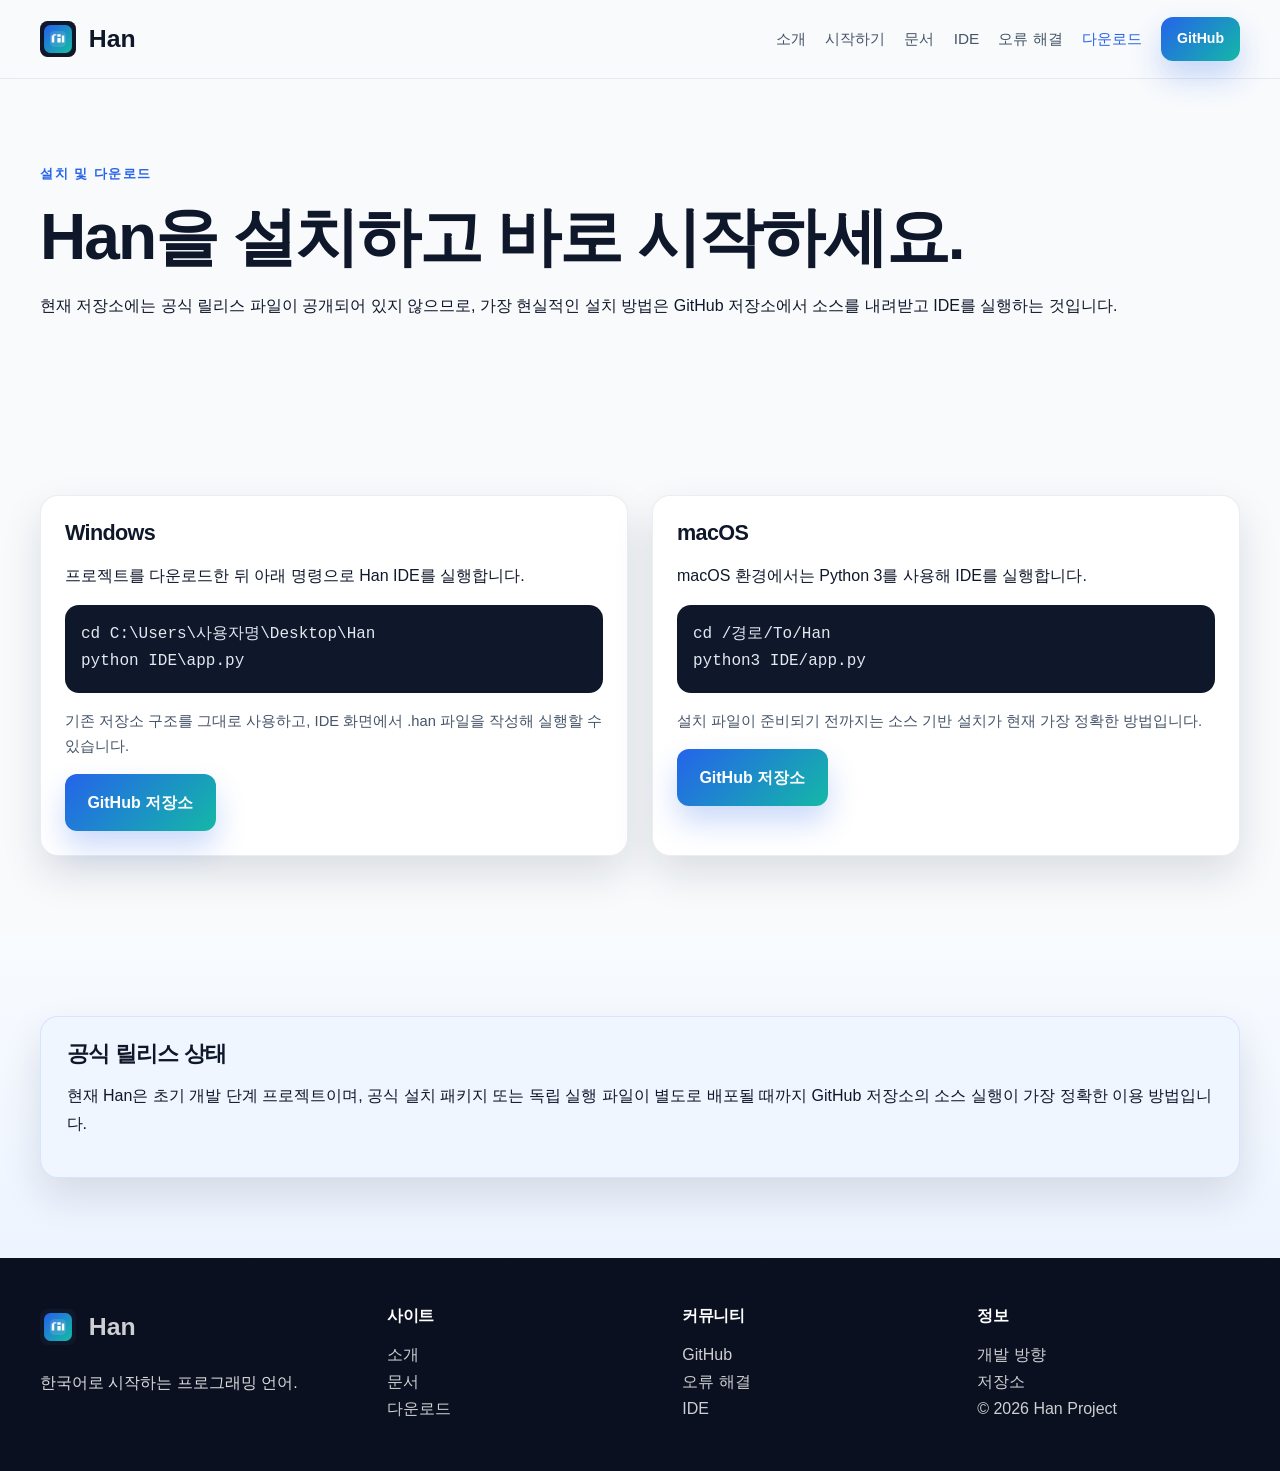
==== download.html @ 8832b9f7 "Add files via upload" ====
<!DOCTYPE html>
<html lang="ko">
  <head>
    <meta charset="UTF-8" />
    <meta name="viewport" content="width=device-width, initial-scale=1.0" />
    <title>다운로드 | Han</title>
    <link rel="stylesheet" href="css/style.css" />
  </head>
  <body>
    <header class="site-header">
      <div class="container nav-wrap">
        <a href="index.html" class="brand" aria-label="Han 홈으로 이동">
          <img src="assets/han-logo.svg" alt="Han 로고" class="brand-logo" />
          <span>Han</span>
        </a>
        <button class="nav-toggle" aria-label="메뉴 열기" aria-expanded="false">
          <span></span><span></span><span></span>
        </button>
        <nav class="main-nav" aria-label="메인 메뉴">
          <a href="about.html">소개</a>
          <a href="getting-started.html">시작하기</a>
          <a href="docs.html">문서</a>
          <a href="ide.html">IDE</a>
          <a href="troubleshooting.html">오류 해결</a>
          <a href="download.html" class="active">다운로드</a>
          <a href="https://github.com/codexora-dev/Han" target="_blank" rel="noreferrer" class="btn btn-primary btn-small">GitHub</a>
        </nav>
      </div>
    </header>

    <main>
      <section class="page-hero section-pad">
        <div class="container narrow">
          <span class="eyebrow">설치 및 다운로드</span>
          <h1>Han을 설치하고 바로 시작하세요.</h1>
          <p>현재 저장소에는 공식 릴리스 파일이 공개되어 있지 않으므로, 가장 현실적인 설치 방법은 GitHub 저장소에서 소스를 내려받고 IDE를 실행하는 것입니다.</p>
        </div>
      </section>

      <section class="section-pad">
        <div class="container install-grid">
          <article class="install-card">
            <h3>Windows</h3>
            <p>프로젝트를 다운로드한 뒤 아래 명령으로 Han IDE를 실행합니다.</p>
            <pre><code>cd C:\Users\사용자명\Desktop\Han
python IDE\app.py</code></pre>
            <p class="small-note">기존 저장소 구조를 그대로 사용하고, IDE 화면에서 .han 파일을 작성해 실행할 수 있습니다.</p>
            <a href="https://github.com/codexora-dev/Han" target="_blank" rel="noreferrer" class="btn btn-primary">GitHub 저장소</a>
          </article>

          <article class="install-card">
            <h3>macOS</h3>
            <p>macOS 환경에서는 Python 3를 사용해 IDE를 실행합니다.</p>
            <pre><code>cd /경로/To/Han
python3 IDE/app.py</code></pre>
            <p class="small-note">설치 파일이 준비되기 전까지는 소스 기반 설치가 현재 가장 정확한 방법입니다.</p>
            <a href="https://github.com/codexora-dev/Han" target="_blank" rel="noreferrer" class="btn btn-primary">GitHub 저장소</a>
          </article>
        </div>
      </section>

      <section class="section-pad section-muted">
        <div class="container narrow">
          <div class="info-box">
            <h3>공식 릴리스 상태</h3>
            <p>현재 Han은 초기 개발 단계 프로젝트이며, 공식 설치 패키지 또는 독립 실행 파일이 별도로 배포될 때까지 GitHub 저장소의 소스 실행이 가장 정확한 이용 방법입니다.</p>
          </div>
        </div>
      </section>
    </main>

    <footer class="site-footer">
      <div class="container footer-grid">
        <div>
          <a href="index.html" class="brand footer-brand" aria-label="Han 메인으로 이동">
            <img src="assets/han-logo.svg" alt="Han 로고" class="brand-logo" />
            <span>Han</span>
          </a>
          <p>한국어로 시작하는 프로그래밍 언어.</p>
        </div>
        <div>
          <h4>사이트</h4>
          <ul>
            <li><a href="about.html">소개</a></li>
            <li><a href="docs.html">문서</a></li>
            <li><a href="download.html">다운로드</a></li>
          </ul>
        </div>
        <div>
          <h4>커뮤니티</h4>
          <ul>
            <li><a href="https://github.com/codexora-dev/Han" target="_blank" rel="noreferrer">GitHub</a></li>
            <li><a href="troubleshooting.html">오류 해결</a></li>
            <li><a href="ide.html">IDE</a></li>
          </ul>
        </div>
        <div>
          <h4>정보</h4>
          <ul>
            <li><a href="about.html">개발 방향</a></li>
            <li><a href="https://github.com/codexora-dev/Han" target="_blank" rel="noreferrer">저장소</a></li>
            <li>© <span id="year"></span> Han Project</li>
          </ul>
        </div>
      </div>
    </footer>

    <script src="js/main.js"></script>
  </body>
</html>
---- css/style.css ----
:root {
  --bg: #0b1020;
  --bg-soft: #131b2b;
  --panel: #0f172a;
  --panel-alt: #111c32;
  --surface: #ffffff;
  --surface-strong: #eff6ff;
  --ink: #0f172a;
  --ink-soft: #475569;
  --line: #dfe7f1;
  --primary: #2563eb;
  --primary-strong: #1d4ed8;
  --accent: #14b8a6;
  --success: #10b981;
  --warning: #f59e0b;
  --shadow: 0 18px 40px rgba(15, 23, 42, 0.12);
  --radius: 18px;
  --container: 1200px;
}

* { box-sizing: border-box; }
html { scroll-behavior: smooth; }
body {
  margin: 0;
  font-family: 'Noto Sans KR', 'Inter', sans-serif;
  background: #f8fafc;
  color: var(--ink);
  line-height: 1.7;
}

a { color: inherit; text-decoration: none; }
img { display: block; max-width: 100%; }
pre {
  margin: 0;
  white-space: pre-wrap;
  word-break: break-word;
  font-family: 'Consolas', 'Monaco', monospace;
}
code { font-family: 'Consolas', 'Monaco', monospace; }

.container {
  width: min(var(--container), calc(100% - 2rem));
  margin: 0 auto;
}
.section-pad { padding: 5rem 0; }
.section-muted {
  background: linear-gradient(180deg, #f8fbff 0%, #edf4ff 100%);
}
.align-center { text-align: center; }
.eyebrow {
  display: inline-block;
  margin-bottom: 0.9rem;
  font-size: 0.8rem;
  font-weight: 800;
  letter-spacing: 0.12em;
  text-transform: uppercase;
  color: var(--primary);
}

h1, h2, h3, h4 {
  margin: 0 0 1rem;
  line-height: 1.2;
  letter-spacing: -0.03em;
}
h1 { font-size: clamp(2.7rem, 5vw, 4.3rem); }
h2 { font-size: clamp(2rem, 3vw, 3rem); }
h3 { font-size: 1.35rem; }
.lead {
  max-width: 62ch;
  font-size: 1.08rem;
  color: var(--ink-soft);
}

.site-header {
  position: sticky;
  top: 0;
  z-index: 30;
  backdrop-filter: blur(12px);
  background: rgba(248, 250, 252, 0.88);
  border-bottom: 1px solid rgba(148, 163, 184, 0.2);
}
.nav-wrap {
  display: flex;
  align-items: center;
  justify-content: space-between;
  min-height: 78px;
}
.brand {
  display: inline-flex;
  align-items: center;
  gap: 0.8rem;
  font-size: 1.55rem;
  font-weight: 800;
}
.brand-logo { width: 36px; height: 36px; }
.main-nav {
  display: flex;
  align-items: center;
  gap: 1.2rem;
  color: var(--ink-soft);
  font-size: 0.96rem;
}
.main-nav a { transition: color 0.2s ease; }
.main-nav a:hover,
.main-nav a.active { color: var(--primary); }

.nav-toggle {
  display: none;
  width: 46px;
  height: 46px;
  border: 1px solid var(--line);
  border-radius: 12px;
  background: white;
  padding: 0.72rem 0.7rem;
  cursor: pointer;
}
.nav-toggle span {
  display: block;
  height: 2px;
  background: #111827;
  border-radius: 999px;
}
.nav-toggle span + span { margin-top: 0.35rem; }

.btn {
  display: inline-flex;
  align-items: center;
  justify-content: center;
  border-radius: 12px;
  font-weight: 700;
  transition: transform 0.2s ease, box-shadow 0.2s ease;
}
.btn:hover { transform: translateY(-1px); }
.btn-primary {
  background: linear-gradient(135deg, var(--primary) 0%, var(--accent) 100%);
  color: white;
  box-shadow: 0 16px 30px rgba(37, 99, 235, 0.24);
  padding: 0.92rem 1.4rem;
}
.btn-secondary {
  background: white;
  color: var(--ink);
  border: 1px solid var(--line);
  padding: 0.92rem 1.4rem;
}
.btn-small {
  padding: 0.62rem 1rem;
  font-size: 0.88rem;
}

.hero {
  background:
    radial-gradient(circle at top left, rgba(37, 99, 235, 0.18), transparent 28%),
    linear-gradient(180deg, #f8fbff 0%, #f5f7fb 100%);
}
.hero-grid {
  display: grid;
  grid-template-columns: 1.15fr 0.85fr;
  align-items: center;
  gap: 2rem;
}
.hero-copy { max-width: 650px; }
.cta-row {
  display: flex;
  flex-wrap: wrap;
  gap: 0.8rem;
  margin: 2rem 0;
}
.hero-meta {
  display: flex;
  flex-wrap: wrap;
  gap: 0.7rem;
}
.hero-meta span {
  display: inline-flex;
  padding: 0.5rem 0.8rem;
  border-radius: 999px;
  background: rgba(37, 99, 235, 0.08);
  border: 1px solid rgba(37, 99, 235, 0.1);
  color: var(--ink-soft);
  font-weight: 600;
}

.terminal-panel,
.card,
.step-card,
.install-card,
.doc-box,
.mini-panel,
.info-box {
  background: var(--surface);
  border: 1px solid rgba(148, 163, 184, 0.2);
  border-radius: var(--radius);
  box-shadow: var(--shadow);
}
.terminal-panel {
  overflow: hidden;
  background: #0f172a;
  border-color: rgba(148, 163, 184, 0.2);
}
.terminal-header {
  display: flex;
  align-items: center;
  gap: 0.5rem;
  padding: 0.9rem 1rem;
  background: #1e293b;
  border-bottom: 1px solid rgba(148, 163, 184, 0.18);
}
.terminal-label {
  margin-left: 0.5rem;
  font-size: 0.78rem;
  color: #cbd5e1;
  font-weight: 700;
}
.dot {
  width: 10px; height: 10px;
  border-radius: 50%;
  display: inline-block;
}
.dot.red { background: #f87171; }
.dot.yellow { background: #fbbf24; }
.dot.green { background: #34d399; }
.terminal-panel pre {
  padding: 1.5rem 1.2rem;
  color: #e2e8f0;
  background: transparent;
  font-size: 0.95rem;
}

.feature-grid,
.steps-grid,
.install-grid,
.docs-grid {
  display: grid;
  grid-template-columns: repeat(3, minmax(0, 1fr));
  gap: 1.5rem;
}
.card,
.step-card,
.install-card,
.doc-box {
  padding: 1.5rem;
}
.card .icon {
  display: inline-grid;
  place-items: center;
  width: 52px;
  height: 52px;
  margin-bottom: 1rem;
  border-radius: 14px;
  font-weight: 800;
  color: var(--primary);
  background: linear-gradient(135deg, rgba(37, 99, 235, 0.12), rgba(20, 184, 166, 0.12));
}
.text-link {
  display: inline-block;
  margin-top: 0.8rem;
  font-weight: 700;
  color: var(--primary);
}

.split-layout,
.two-column {
  display: grid;
  grid-template-columns: 1fr 1fr;
  gap: 2rem;
  align-items: start;
}
.check-list {
  list-style: none;
  padding-left: 0;
}
.check-list li {
  position: relative;
  padding-left: 1.8rem;
  margin-bottom: 0.9rem;
}
.check-list li::before {
  content: '✓';
  position: absolute;
  left: 0;
  color: var(--success);
  font-weight: 800;
}
.mini-panel {
  padding: 1.5rem;
}
.mini-panel pre {
  padding: 1.2rem;
  border-radius: 14px;
  background: #0f172a;
  color: #e2e8f0;
}

.step-number {
  display: inline-flex;
  align-items: center;
  justify-content: center;
  width: 2.2rem;
  height: 2.2rem;
  margin-bottom: 1rem;
  border-radius: 50%;
  background: rgba(37, 99, 235, 0.08);
  color: var(--primary);
  font-weight: 800;
}

.install-grid {
  grid-template-columns: repeat(2, minmax(0, 1fr));
}
.install-card pre {
  margin-top: 1rem;
  padding: 1rem 1rem 1.1rem;
  border-radius: 14px;
  background: #0f172a;
  color: #e2e8f0;
}
.small-note {
  margin-top: 1rem;
  font-size: 0.92rem;
  color: var(--ink-soft);
}

.docs-grid {
  grid-template-columns: repeat(4, minmax(0, 1fr));
}
.doc-box {
  background: white;
}

.info-box {
  padding: 1.5rem 1.6rem;
  background: #eff6ff;
  border-color: rgba(37, 99, 235, 0.12);
}

.site-footer {
  background: var(--bg);
  color: rgba(255,255,255,0.85);
  padding: 3rem 0 2rem;
}
.footer-grid {
  display: grid;
  grid-template-columns: 1.2fr 1fr 1fr 1fr;
  gap: 2rem;
}
.footer-grid h4 { color: white; }
.footer-grid ul {
  list-style: none;
  padding-left: 0;
}
.footer-grid a,
.footer-grid li { color: rgba(255,255,255,0.8); }
.footer-brand { color: white; }

@media (max-width: 960px) {
  .hero-grid,
  .split-layout,
  .feature-grid,
  .steps-grid,
  .install-grid,
  .docs-grid,
  .footer-grid {
    grid-template-columns: 1fr;
  }

  .main-nav {
    position: absolute;
    top: 78px;
    left: 1rem;
    right: 1rem;
    display: none;
    flex-direction: column;
    align-items: flex-start;
    padding: 1rem;
    background: rgba(255,255,255,0.96);
    border: 1px solid var(--line);
    border-radius: 16px;
    box-shadow: var(--shadow);
  }
  .main-nav.open { display: flex; }
  .nav-toggle { display: inline-block; }
}

@media (max-width: 620px) {
  .section-pad { padding: 4rem 0; }
  .cta-row { flex-direction: column; }
  .btn, .btn-primary, .btn-secondary { width: 100%; }
}
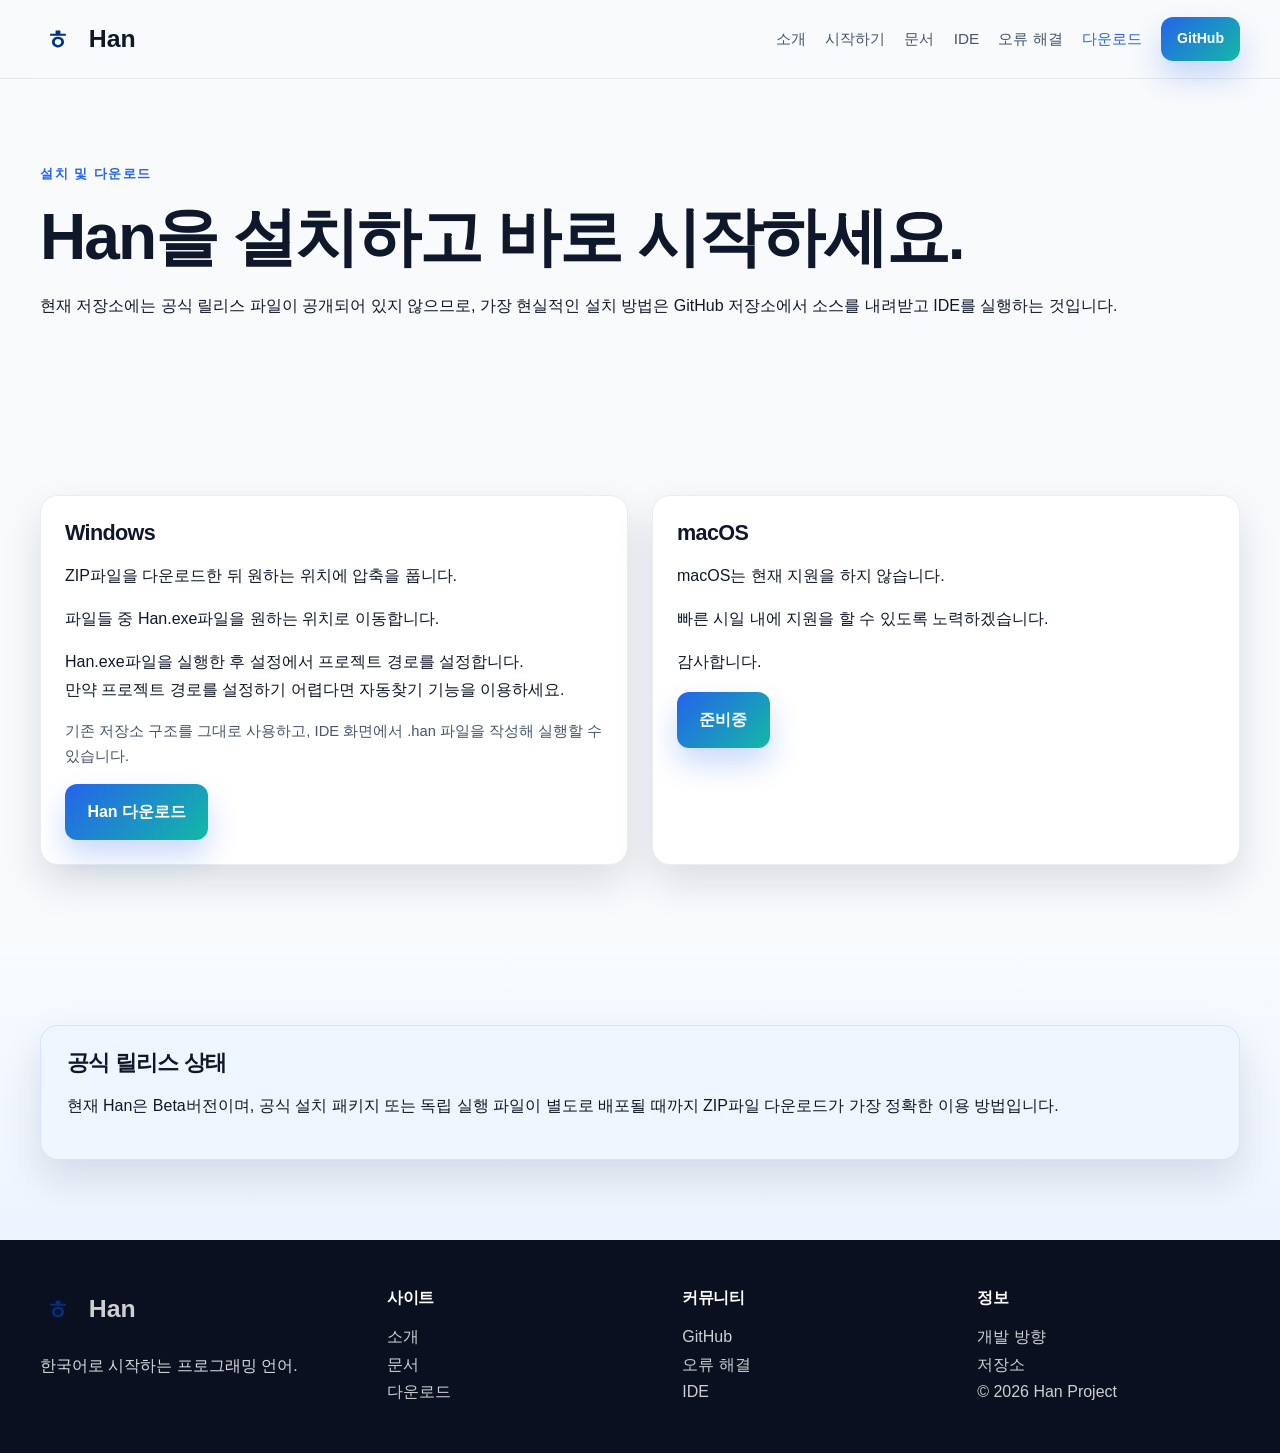
==== commit 234784fb: "다운로드 안내 문구 수정" ====
--- a/download.html
+++ b/download.html
@@ -41,20 +41,19 @@
         <div class="container install-grid">
           <article class="install-card">
             <h3>Windows</h3>
-            <p>프로젝트를 다운로드한 뒤 아래 명령으로 Han IDE를 실행합니다.</p>
-            <pre><code>cd C:\Users\사용자명\Desktop\Han
-python IDE\app.py</code></pre>
+            <p>ZIP파일을 다운로드한 뒤 원하는 위치에 압축을 풉니다.</p>
+            <P>파일들 중 Han.exe파일을 원하는 위치로 이동합니다.</P>
+            <p>Han.exe파일을 실행한 후 설정에서 프로젝트 경로를 설정합니다.<br>만약 프로젝트 경로를 설정하기 어렵다면 자동찾기 기능을 이용하세요.</p>
             <p class="small-note">기존 저장소 구조를 그대로 사용하고, IDE 화면에서 .han 파일을 작성해 실행할 수 있습니다.</p>
-            <a href="https://github.com/codexora-dev/Han" target="_blank" rel="noreferrer" class="btn btn-primary">GitHub 저장소</a>
+            <a href="https://github.com/codexora-dev/Han" target="_blank" rel="noreferrer" class="btn btn-primary">Han 다운로드</a>
           </article>
 
           <article class="install-card">
             <h3>macOS</h3>
-            <p>macOS 환경에서는 Python 3를 사용해 IDE를 실행합니다.</p>
-            <pre><code>cd /경로/To/Han
-python3 IDE/app.py</code></pre>
-            <p class="small-note">설치 파일이 준비되기 전까지는 소스 기반 설치가 현재 가장 정확한 방법입니다.</p>
-            <a href="https://github.com/codexora-dev/Han" target="_blank" rel="noreferrer" class="btn btn-primary">GitHub 저장소</a>
+            <p>macOS는 현재 지원을 하지 않습니다.</p>
+            <p>빠른 시일 내에 지원을 할 수 있도록 노력하겠습니다.</p>
+            <p>감사합니다.</p>
+            <a target="_blank" rel="noreferrer" class="btn btn-primary">준비중</a>
           </article>
         </div>
       </section>
@@ -63,7 +62,7 @@
         <div class="container narrow">
           <div class="info-box">
             <h3>공식 릴리스 상태</h3>
-            <p>현재 Han은 초기 개발 단계 프로젝트이며, 공식 설치 패키지 또는 독립 실행 파일이 별도로 배포될 때까지 GitHub 저장소의 소스 실행이 가장 정확한 이용 방법입니다.</p>
+            <p>현재 Han은 Beta버전이며, 공식 설치 패키지 또는 독립 실행 파일이 별도로 배포될 때까지 ZIP파일 다운로드가 가장 정확한 이용 방법입니다.</p>
           </div>
         </div>
       </section>
